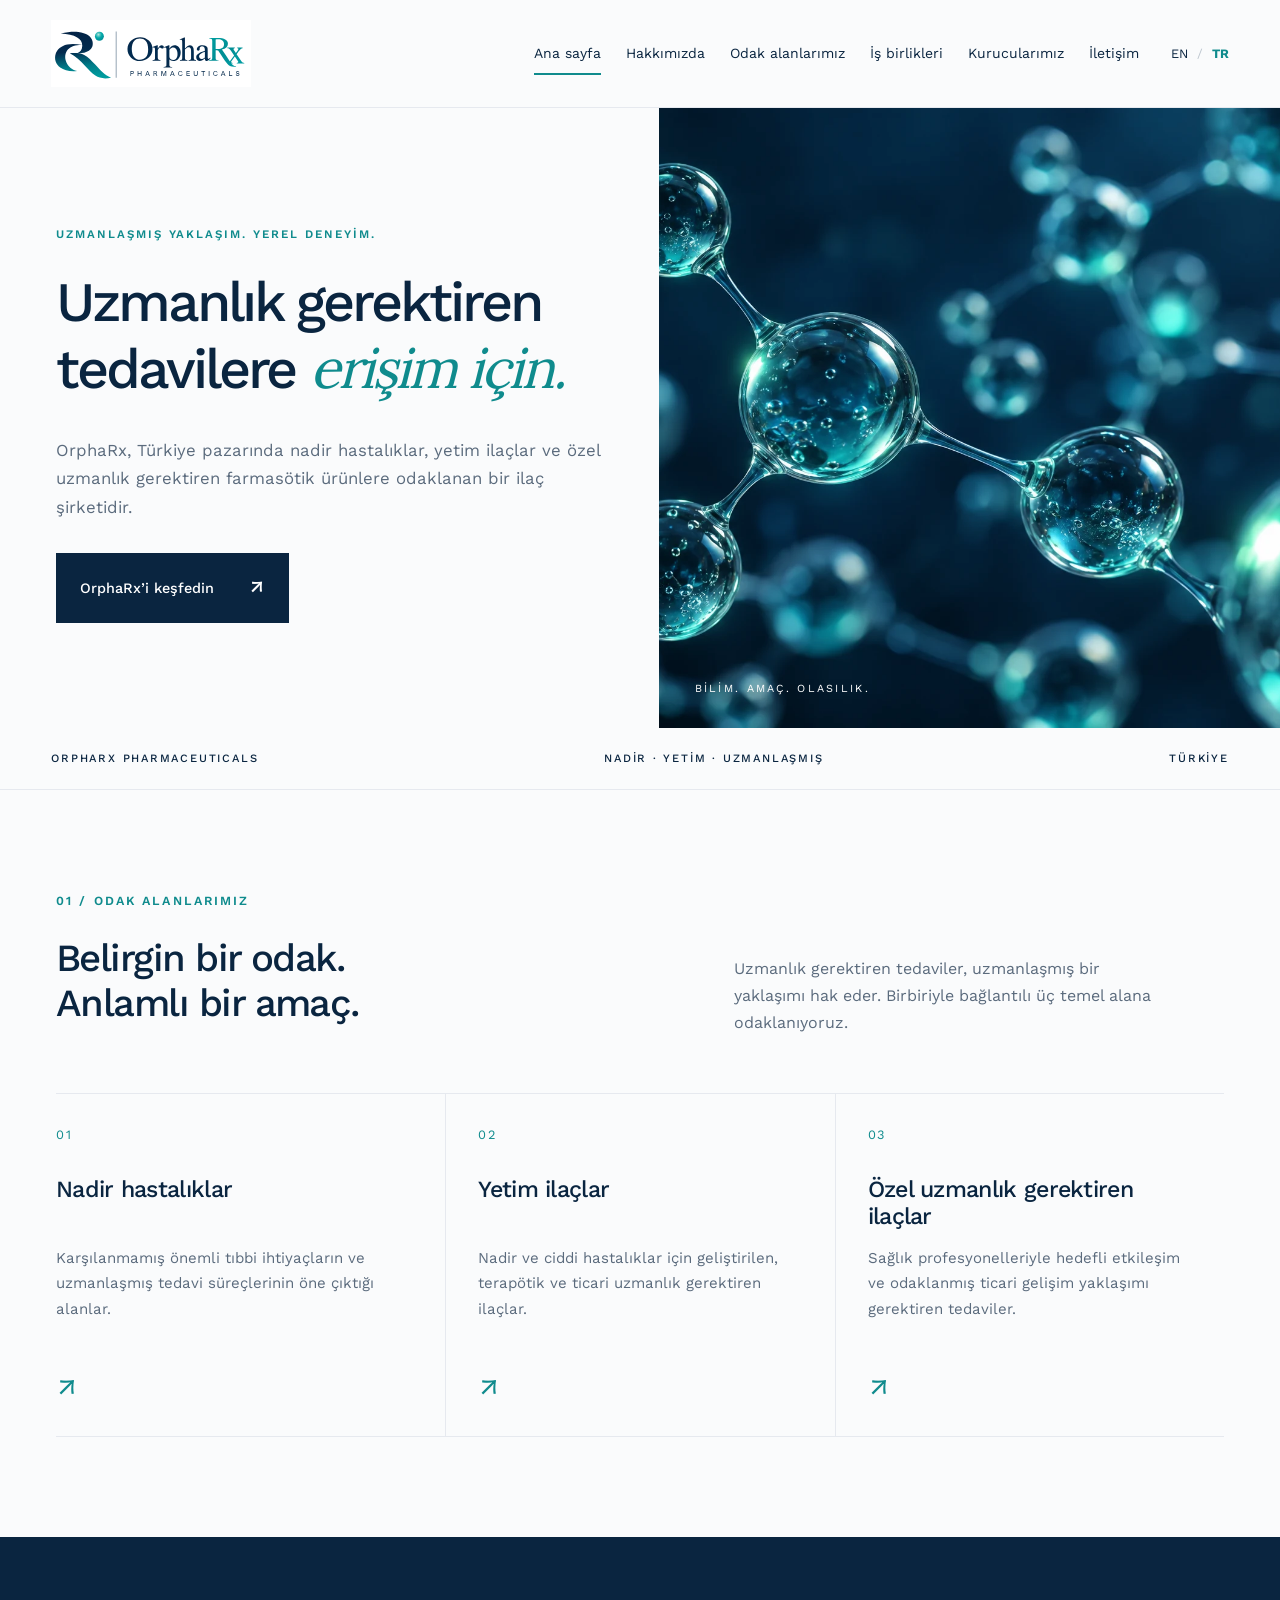
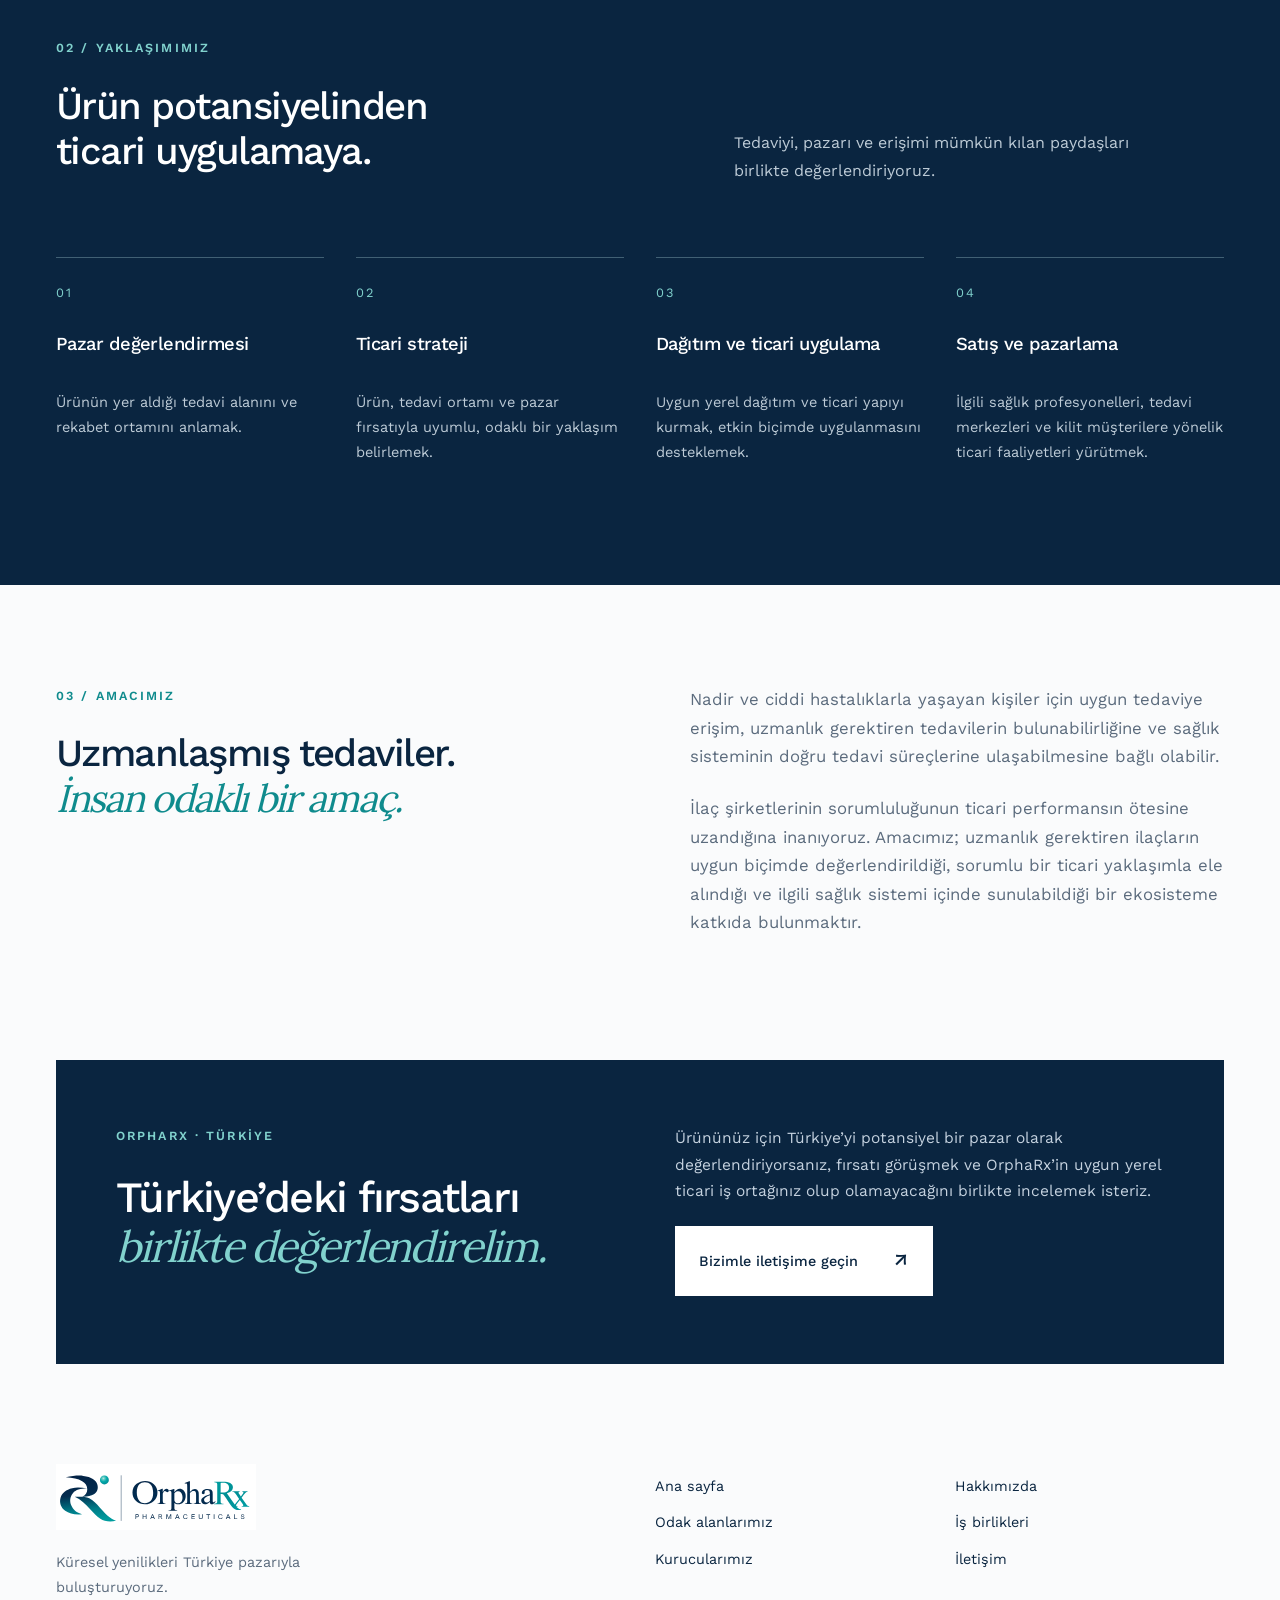
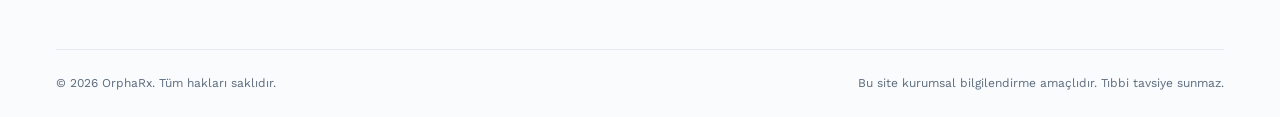
==== tr/index.html @ 16bfa365 "Build bilingual OrphaRx corporate website" ====
<!doctype html><html lang="tr"><head><meta charset="utf-8"><meta name="viewport" content="width=device-width, initial-scale=1"><title>OrphaRx | Uzmanlık gerektiren ilaçlar</title><meta name="description" content="OrphaRx, Türkiye pazarında nadir hastalıklar, yetim ilaçlar ve özel uzmanlık gerektiren farmasötik ürünlere odaklanan bir ilaç şirketidir."><meta name="theme-color" content="#0A2540"><link rel="stylesheet" href="../styles.css?v=phone-flags-3"><link rel="alternate" hreflang="en" href="../index.html"><script src="../assets/libphonenumber-max.js" defer></script><script src="../phone.js?v=phone-flags-3" defer></script><script src="../app.js?v=phone-flags-3" defer></script></head><body><a class="skip" href="#main">İçeriğe geç</a><header class="site-header"><a class="brand" href="index.html" aria-label="OrphaRx — Ana sayfa"><img src="../assets/logo.svg" width="2048" height="682" alt="OrphaRx Pharmaceuticals"></a><button class="menu-toggle" aria-expanded="false" aria-controls="main-nav">Menü <span aria-hidden="true">☰</span></button><nav id="main-nav" aria-label="Ana gezinme"><a href="index.html" aria-current="page">Ana sayfa</a><a href="about.html">Hakkımızda</a><a href="focus.html">Odak alanlarımız</a><a href="partnerships.html">İş birlikleri</a><a href="founders.html">Kurucularımız</a><a href="contact.html">İletişim</a></nav><div class="languages" aria-label="Language"><a href="../index.html" lang="en">EN</a><span>/</span><a href="index.html" lang="tr" aria-current="true">TR</a></div></header><main id="main"><section class="hero"><div class="hero-copy"><span class="eyebrow">UZMANLAŞMIŞ YAKLAŞIM. YEREL DENEYİM.</span><h1>Uzmanlık gerektiren<br>tedavilere <em>erişim için.</em></h1><p>OrphaRx, Türkiye pazarında nadir hastalıklar, yetim ilaçlar ve özel uzmanlık gerektiren farmasötik ürünlere odaklanan bir ilaç şirketidir.</p><a class="button" href="about.html">OrphaRx’i keşfedin<span aria-hidden="true">↗</span></a></div><div class="hero-art"><img src="../assets/science.webp" alt="" fetchpriority="high" width="1536" height="1024"><div class="image-caption">BİLİM. AMAÇ. OLASILIK.</div></div></section>
<div class="discipline-strip"><span>ORPHARX PHARMACEUTICALS</span><span>NADİR · YETİM · UZMANLAŞMIŞ</span><span>TÜRKİYE</span></div>
<section class="wrap section"><div class="section-heading"><span class="eyebrow">01 / Odak alanlarımız</span><h2>Belirgin bir odak.<br>Anlamlı bir amaç.</h2><p>Uzmanlık gerektiren tedaviler, uzmanlaşmış bir yaklaşımı hak eder. Birbiriyle bağlantılı üç temel alana odaklanıyoruz.</p></div><div class="focus-grid"><a class="focus-card" href="focus.html#area-0"><span class="index">01</span><h3>Nadir hastalıklar</h3><p>Karşılanmamış önemli tıbbi ihtiyaçların ve uzmanlaşmış tedavi süreçlerinin öne çıktığı alanlar.</p><span class="card-arrow" aria-hidden="true">↗</span></a><a class="focus-card" href="focus.html#area-1"><span class="index">02</span><h3>Yetim ilaçlar</h3><p>Nadir ve ciddi hastalıklar için geliştirilen, terapötik ve ticari uzmanlık gerektiren ilaçlar.</p><span class="card-arrow" aria-hidden="true">↗</span></a><a class="focus-card" href="focus.html#area-2"><span class="index">03</span><h3>Özel uzmanlık gerektiren ilaçlar</h3><p>Sağlık profesyonelleriyle hedefli etkileşim ve odaklanmış ticari gelişim yaklaşımı gerektiren tedaviler.</p><span class="card-arrow" aria-hidden="true">↗</span></a></div></section>
<section class="approach"><div class="wrap section"><div class="section-heading"><span class="eyebrow">02 / Yaklaşımımız</span><h2>Ürün potansiyelinden<br>ticari uygulamaya.</h2><p>Tedaviyi, pazarı ve erişimi mümkün kılan paydaşları birlikte değerlendiriyoruz.</p></div><div class="steps"><article><span class="index">01</span><h3>Pazar değerlendirmesi</h3><p>Ürünün yer aldığı tedavi alanını ve rekabet ortamını anlamak.</p></article><article><span class="index">02</span><h3>Ticari strateji</h3><p>Ürün, tedavi ortamı ve pazar fırsatıyla uyumlu, odaklı bir yaklaşım belirlemek.</p></article><article><span class="index">03</span><h3>Dağıtım ve ticari uygulama</h3><p>Uygun yerel dağıtım ve ticari yapıyı kurmak, etkin biçimde uygulanmasını desteklemek.</p></article><article><span class="index">04</span><h3>Satış ve pazarlama</h3><p>İlgili sağlık profesyonelleri, tedavi merkezleri ve kilit müşterilere yönelik ticari faaliyetleri yürütmek.</p></article></div></div></section>
<section class="wrap section purpose"><div><span class="eyebrow">03 / Amacımız</span><h2>Uzmanlaşmış tedaviler.<br><em>İnsan odaklı bir amaç.</em></h2></div><div><p>Nadir ve ciddi hastalıklarla yaşayan kişiler için uygun tedaviye erişim, uzmanlık gerektiren tedavilerin bulunabilirliğine ve sağlık sisteminin doğru tedavi süreçlerine ulaşabilmesine bağlı olabilir.</p><p>İlaç şirketlerinin sorumluluğunun ticari performansın ötesine uzandığına inanıyoruz. Amacımız; uzmanlık gerektiren ilaçların uygun biçimde değerlendirildiği, sorumlu bir ticari yaklaşımla ele alındığı ve ilgili sağlık sistemi içinde sunulabildiği bir ekosisteme katkıda bulunmaktır.</p></div></section><section class="cta wrap"><div><span class="eyebrow">ORPHARX · TÜRKİYE</span><h2>Türkiye’deki fırsatları<br><em>birlikte değerlendirelim.</em></h2></div><div><p>Ürününüz için Türkiye’yi potansiyel bir pazar olarak değerlendiriyorsanız, fırsatı görüşmek ve OrphaRx’in uygun yerel ticari iş ortağınız olup olamayacağını birlikte incelemek isteriz.</p><a class="button light" href="contact.html">Bizimle iletişime geçin<span aria-hidden="true">↗</span></a></div></section></main><footer class="site-footer wrap"><div><a class="brand" href="index.html"><img src="../assets/logo.svg" width="2048" height="682" alt="OrphaRx Pharmaceuticals"></a><p>Küresel yenilikleri Türkiye pazarıyla buluşturuyoruz.</p></div><div class="footer-links"><a href="index.html" aria-current="page">Ana sayfa</a><a href="about.html">Hakkımızda</a><a href="focus.html">Odak alanlarımız</a><a href="partnerships.html">İş birlikleri</a><a href="founders.html">Kurucularımız</a><a href="contact.html">İletişim</a></div><div class="footer-bottom"><span>© 2026 OrphaRx. Tüm hakları saklıdır.</span><span>Bu site kurumsal bilgilendirme amaçlıdır. Tıbbi tavsiye sunmaz.</span></div></footer><script type="application/json" id="site-config">{"sent": "Mesajınız gönderilmek üzere kabul edildi. OrphaRx ile iletişime geçtiğiniz için teşekkür ederiz.", "error": "Mesajınız gönderilemedi. Yazdıklarınız korunuyor. Aşağıdaki e-posta seçeneğini kullanabilirsiniz.", "sending": "Gönderiliyor…", "submit": "Mesajı gönder", "draftStatus": "E-posta uygulamanızda taslak açılması istendi. Mesajınız otomatik olarak gönderilmedi.", "formStatus": "Bu ön izlemede otomatik gönderim henüz etkin değil. Aşağıdaki düğmeyle bir e-posta hazırlayabilirsiniz.", "deliveryEnabled": false}</script></body></html>
---- styles.css ----
@font-face{font-family:Work Sans;src:url('assets/fonts/WorkSans.ttf') format('truetype');font-weight:100 900;font-display:swap}@font-face{font-family:Lora;src:url('assets/fonts/Lora.ttf') format('truetype');font-weight:400 700;font-display:swap}
:root{--navy:#0a2540;--teal:#0f8b8d;--slate:#5b6b7d;--paper:#fafbfc;--line:#e6e9ef;--mint:#6bc480}*{box-sizing:border-box}html{scroll-behavior:smooth;scroll-padding-top:110px}body{margin:0;background:var(--paper);color:var(--navy);font-family:'Work Sans',Arial,sans-serif;font-size:16px;line-height:1.7}a{color:inherit;text-decoration:none}button,input,textarea,select{font:inherit}button,a,input,select,textarea{-webkit-tap-highlight-color:transparent}button{cursor:pointer}a:focus-visible,button:focus-visible,summary:focus-visible{outline:3px solid var(--teal);outline-offset:5px}p{color:var(--slate);margin:0 0 1.4em}h1,h2,h3{line-height:1.17;font-weight:500;margin:0 0 .6em}h1{font-size:clamp(2.75rem,4.6vw,4.8rem);letter-spacing:-.055em}h2{font-size:clamp(2rem,3vw,3.2rem);letter-spacing:-.04em}h3{font-size:1.45rem;letter-spacing:-.03em}em{font-family:Lora,Georgia,serif;font-weight:400;color:var(--teal);letter-spacing:-.05em}img{max-width:100%;height:auto;display:block}.wrap{width:min(1280px,calc(100% - 112px));margin-inline:auto}.section{padding-block:100px}.eyebrow{text-transform:uppercase;display:block;font-size:.78rem;letter-spacing:.17em;font-weight:600;margin-bottom:25px;color:var(--teal)}.site-header{height:108px;padding:0 4%;display:flex;align-items:center;gap:32px;background:rgba(250,251,252,.97);position:relative;z-index:20;border-bottom:1px solid var(--line)}.brand{display:block;width:200px;flex-shrink:0}.site-header nav{margin-left:auto;display:flex;gap:25px;align-items:center}.site-header nav a{font-size:.875rem;white-space:nowrap;padding:12px 0;position:relative}.site-header nav a[aria-current=page]:after{content:'';height:2px;position:absolute;bottom:2px;left:0;right:0;background:var(--teal)}.site-header nav a:hover,.footer-links a:hover{color:var(--teal)}.languages{display:flex;gap:9px;font-size:.8rem;align-items:center}.languages span{color:#bcc5ce}.languages a{padding:8px 0}.languages a[aria-current=true]{color:var(--teal);font-weight:700}.menu-toggle{display:none}.hero{display:grid;grid-template-columns:1.06fr 1fr;min-height:620px}.hero-copy{padding:90px 35px 78px max(56px,calc((100vw - 1280px)/2));align-self:center}.hero-copy .eyebrow{font-size:.72rem}.hero-copy h1{font-size:clamp(2.9rem,4.35vw,4.6rem)}.hero-copy p{max-width:550px;font-size:1.05rem;margin-top:28px;margin-bottom:32px}.hero-art{background:var(--navy);position:relative;overflow:hidden;min-height:560px}.hero-art img{height:100%;width:100%;object-fit:cover;position:absolute;inset:0}.image-caption{position:absolute;bottom:30px;left:36px;color:#fff;font-size:.68rem;letter-spacing:.21em}.button{display:inline-flex;align-items:center;justify-content:space-between;gap:35px;background:var(--navy);color:#fff;border:1px solid var(--navy);padding:16px 23px;font-weight:500;font-size:.9rem;transition:background .2s,transform .2s}.button:hover{background:var(--teal);border-color:var(--teal);transform:translateY(-2px)}.button span{font-size:1.3rem}.button.light{background:#fff;color:var(--navy);border-color:#fff}.button.light:hover{background:#d9f1ed}.discipline-strip{display:flex;justify-content:space-between;gap:20px;padding:21px 4%;border-bottom:1px solid var(--line);font-size:.7rem;font-weight:500;letter-spacing:.16em}.section-heading{display:grid;grid-template-columns:1.2fr 1fr;column-gap:90px;margin-bottom:44px}.section-heading .eyebrow{grid-column:1/-1}.section-heading p{align-self:end;max-width:430px;margin-bottom:.8em}.focus-grid{display:grid;grid-template-columns:repeat(3,1fr);border-top:1px solid var(--line);border-bottom:1px solid var(--line)}.focus-card{padding:30px 32px 25px 0;position:relative;transition:background .2s}.focus-card+.focus-card{padding-left:32px;border-left:1px solid var(--line)}.focus-card:hover{background:#f0f6f7}.index{font-size:.8rem;letter-spacing:.12em;color:var(--teal);display:block;margin-bottom:30px}.focus-card h3{min-height:56px}.focus-card p{font-size:.94rem;margin-bottom:40px}.card-arrow{display:block;font-size:1.8rem;color:var(--teal)}.approach{background:var(--navy);color:#fff}.approach .eyebrow,.approach .index{color:#81d2cd}.approach p{color:#bdcbd6}.steps{display:grid;grid-template-columns:repeat(4,1fr);gap:32px;margin-top:60px}.steps article{border-top:1px solid #416074;padding-top:24px}.steps h3{font-size:1.15rem;min-height:46px}.steps p{font-size:.91rem}.purpose,.split{display:grid;grid-template-columns:1fr 1fr;gap:100px}.purpose p{font-size:1.05rem}.cta{background:var(--navy);color:white;padding:65px 60px;display:grid;grid-template-columns:1fr 1fr;gap:70px;margin-bottom:60px}.cta .eyebrow{color:#81d2cd}.cta em{color:#81d2cd}.cta p{color:#c5d2df;font-size:.97rem}.cta h2{font-size:2.7rem}.site-footer{padding-top:40px;display:grid;grid-template-columns:1fr 1fr;gap:30px}.site-footer p{max-width:300px;font-size:.9rem;margin-top:20px}.footer-links{display:grid;grid-template-columns:1fr 1fr;align-content:start;gap:12px 30px;font-size:.9rem;padding-top:10px}.footer-bottom{grid-column:1/-1;display:flex;justify-content:space-between;gap:25px;border-top:1px solid var(--line);padding:23px 0;font-size:.75rem;color:var(--slate)}.page-head{padding-block:90px 70px;border-bottom:1px solid var(--line)}.page-head h1{max-width:1000px}.lead{max-width:760px;font-size:1.12rem;margin:28px 0 0}.soft{background:#edf2f5}.expertise{display:grid;grid-template-columns:1fr 1fr;column-gap:70px;margin-top:45px}.expertise>div{padding:19px 0;border-bottom:1px solid #ced9df}.expertise span{color:var(--teal);font-size:.8rem;margin-right:25px}.focus-detail{display:grid;grid-template-columns:150px 1fr;border-bottom:1px solid var(--line);padding:45px 0;scroll-margin-top:50px}.focus-detail:first-child{padding-top:0}.focus-detail p{max-width:820px;font-size:1.05rem}.focus-detail .index{font-family:Lora,Georgia,serif;font-size:2.5rem}.rows{padding-bottom:90px}.detail-row{display:grid;grid-template-columns:70px 1fr 1.25fr;gap:25px;border-top:1px solid var(--line);padding:25px 0 10px}.detail-row h3{font-size:1.3rem}.op-grid{display:grid;grid-template-columns:1fr 1fr;gap:50px 80px;margin-top:55px}.op-grid article{border-top:1px solid #c9d5dc;padding-top:25px}.look-list{padding-left:20px;margin-top:0}.look-list li{padding-bottom:14px}.founder{display:grid;grid-template-columns:1fr 1.4fr;gap:90px;border-top:1px solid var(--line);padding:50px 0}.founder h2{font-size:2.3rem}.founder .index{margin-bottom:20px}.bio-lead{font-size:1.15rem;color:var(--navy)}details summary{cursor:pointer;display:flex;justify-content:space-between;align-items:center;list-style:none;color:var(--teal);font-size:.9rem;padding:12px 0;border-bottom:1px solid var(--line);margin-bottom:22px}summary::-webkit-details-marker{display:none}summary span{font-size:1.6rem}details[open] summary span{transform:rotate(45deg)}.contact-layout{display:grid;grid-template-columns:.85fr 1.15fr;gap:90px}.contact-copy h1{font-size:clamp(2.8rem,4.5vw,4.5rem)}.contact-copy p{font-size:.98rem}.email-link{color:var(--teal);font-size:1.05rem;display:inline-block;margin-top:20px;overflow-wrap:anywhere}.form-grid{display:grid;grid-template-columns:1fr 1fr;gap:23px}.field label{font-size:.88rem;display:block;margin-bottom:8px}.field label span{color:var(--slate);font-size:.75rem}.field input,.field textarea,.field select{width:100%;min-width:0;background:#fff;border:1px solid #c5cfd8;border-radius:0;padding:11px 12px;color:var(--navy);outline-offset:3px}.field input:focus,.field textarea:focus,.field select:focus{outline:2px solid var(--teal);border-color:var(--teal)}.field textarea{resize:vertical}.field.full{grid-column:1/-1}.form-note{font-size:.8rem;margin:18px 0}.trap{position:absolute;left:-9999px}.text-button{background:transparent;border:0;border-bottom:1px solid var(--teal);padding:4px 0;color:var(--teal);font-size:.86rem;text-align:left}#form-status{font-size:.84rem;margin:20px 0 8px}.skip{position:fixed;top:-100px;left:20px;padding:12px;background:#fff;z-index:100}.skip:focus{top:10px}
@media(min-width:1600px){.hero{max-width:1600px;margin:auto}.hero-copy{padding-left:100px}}@media(max-width:1150px){.site-header{gap:20px}.brand{width:175px}.site-header nav{gap:16px}.site-header nav a{font-size:.8rem}.wrap{width:calc(100% - 72px)}.hero-copy{padding-left:36px}.section{padding-block:75px}.contact-layout{gap:45px}.cta{gap:40px;padding:50px 40px}.cta h2{font-size:2.3rem}.purpose,.split{gap:55px}}@media(max-width:950px){.site-header{height:88px;flex-wrap:wrap;gap:20px}.menu-toggle{display:block;margin-left:auto;background:none;border:0;color:var(--navy);font-size:.9rem}.menu-toggle span{margin-left:8px}.site-header nav{display:none;position:absolute;left:0;right:0;top:88px;background:var(--paper);padding:20px 6%;box-shadow:0 10px 20px #0a254012}.site-header nav.open{display:flex;flex-direction:column;align-items:stretch;gap:3px}.site-header nav a{font-size:1rem}.hero{min-height:0;grid-template-columns:1.1fr 1fr}.hero-copy{padding-block:65px}.hero-copy h1{font-size:3rem}.hero-art{min-height:500px}.section-heading{gap:35px}.steps{grid-template-columns:1fr 1fr}.contact-layout{grid-template-columns:1fr}.contact-copy{max-width:700px}.contact-copy h1{font-size:3.8rem}.founder{gap:40px}}@media(max-width:650px){body{font-size:16px}.wrap{width:calc(100% - 40px)}.site-header{padding-inline:20px;gap:18px}.brand{width:155px}.languages{gap:6px}.menu-toggle{font-size:0}.menu-toggle span{font-size:1.35rem}.hero{display:flex;flex-direction:column}.hero-copy{padding:48px 20px 45px}.hero-copy h1{font-size:clamp(2.7rem,10.5vw,3.4rem)}.hero-copy p{font-size:1rem}.hero-copy .eyebrow{font-size:.64rem;letter-spacing:.1em}.hero-art{min-height:300px;height:300px}.hero-art img{object-position:center 45%}.image-caption{left:22px;bottom:20px}.discipline-strip{padding:18px 20px;font-size:.6rem;letter-spacing:.09em}.discipline-strip span:first-child{display:none}.section{padding-block:60px}.section-heading,.purpose,.split,.cta,.founder{grid-template-columns:1fr;gap:22px}.section-heading .eyebrow{margin-bottom:0}.section-heading h2{margin-bottom:0}.section-heading p{margin:0}.focus-grid{grid-template-columns:1fr}.focus-card,.focus-card+.focus-card{padding:25px 0;border-left:0;border-bottom:1px solid var(--line)}.focus-card:last-child{border-bottom:0}.focus-card .index{margin-bottom:14px}.focus-card h3{min-height:0}.focus-card p{margin:0 35px 15px 0}.card-arrow{position:absolute;right:0;bottom:18px}.steps{grid-template-columns:1fr;gap:15px;margin-top:35px}.steps .index{margin-bottom:15px}.steps h3{min-height:0}.cta{padding:36px 25px;margin-bottom:30px}.cta h2{font-size:2.1rem}.cta p{font-size:.95rem}.site-footer{grid-template-columns:1fr;padding-top:25px}.footer-links{gap:12px}.footer-bottom{flex-direction:column;gap:10px}.page-head{padding-block:55px 40px}.page-head h1{font-size:2.65rem}.lead{font-size:1.03rem}.expertise{grid-template-columns:1fr;margin-top:30px}.focus-detail{grid-template-columns:1fr;gap:5px;padding-block:32px}.focus-detail .index{font-size:1.8rem;margin-bottom:10px}.detail-row{grid-template-columns:35px 1fr;gap:8px}.detail-row p{grid-column:2}.detail-row .index{margin-bottom:0}.detail-row h3{font-size:1.15rem}.op-grid{grid-template-columns:1fr;gap:25px}.rows{padding-bottom:45px}.founder{padding-block:35px}.founder h2{font-size:2rem}.founder-name .eyebrow{margin-bottom:0}.contact-copy h1{font-size:3rem}.form-grid{grid-template-columns:1fr;gap:18px}.form-note{font-size:.85rem}.button{min-height:52px}}@media(prefers-reduced-motion:reduce){html{scroll-behavior:auto}*{transition:none!important}}

.phone-country-label{margin-top:4px}.field #phone-country{margin-bottom:10px}.field #phone-hint,.field #phone-error{display:block;font-size:.8rem;line-height:1.5;margin-top:7px}.field #phone-hint{color:var(--slate)}.field #phone-error{color:#a32121}.field input[aria-invalid="true"]{border-color:#a32121}

.phone-control{position:relative;display:flex;align-items:stretch;background:#fff;border:1px solid #c5cfd8}.field .phone-control input{flex:1;width:0;border:0;background:transparent}.phone-control:focus-within{outline:2px solid var(--teal);outline-offset:3px}.field .phone-control input:focus{outline:0}.country-picker{position:static;flex:none;border-right:1px solid var(--line)}.country-picker summary{margin:0;padding:11px 10px;gap:7px;height:100%;border:0;color:var(--navy);font-size:.9rem}.country-picker summary span{font-size:.9rem}.country-picker[open] summary span{transform:none}.country-picker img{width:24px;height:18px;object-fit:cover;flex-shrink:0}.country-options{position:absolute;z-index:30;top:calc(100% + 5px);left:0;right:0;max-height:260px;overflow-y:auto;background:#fff;border:1px solid #c5cfd8;box-shadow:0 10px 25px #0a254022}.country-options button{display:flex;align-items:center;gap:10px;width:100%;text-align:left;border:0;background:#fff;padding:12px;color:var(--navy);font-size:.875rem}.country-options button:hover,.country-options button:focus-visible,.country-options button[aria-pressed=true]{background:#edf5f5}.country-options button:focus-visible{outline:2px solid var(--teal);outline-offset:-2px}.phone-control select[hidden]{display:none}

/* Unified phone field: country flag selector followed by the number. */
.field .phone-control{display:flex;width:100%;min-height:52px;border-radius:4px;isolation:isolate}.field .country-picker{width:116px;min-width:116px;background:#f0f5f7;border-radius:4px 0 0 4px}.field .country-picker summary{display:flex;justify-content:space-between;padding:12px 10px;min-height:50px;cursor:pointer}.field .country-picker summary img{display:block;width:26px;height:20px}.field .phone-control #phone{display:block;flex:1;min-width:0;padding:12px 14px;font-size:1rem;border-radius:0 4px 4px 0}.field .country-options{min-width:100%;max-height:240px}.field .country-options button{min-height:44px}.field .country-picker[open]{z-index:40}
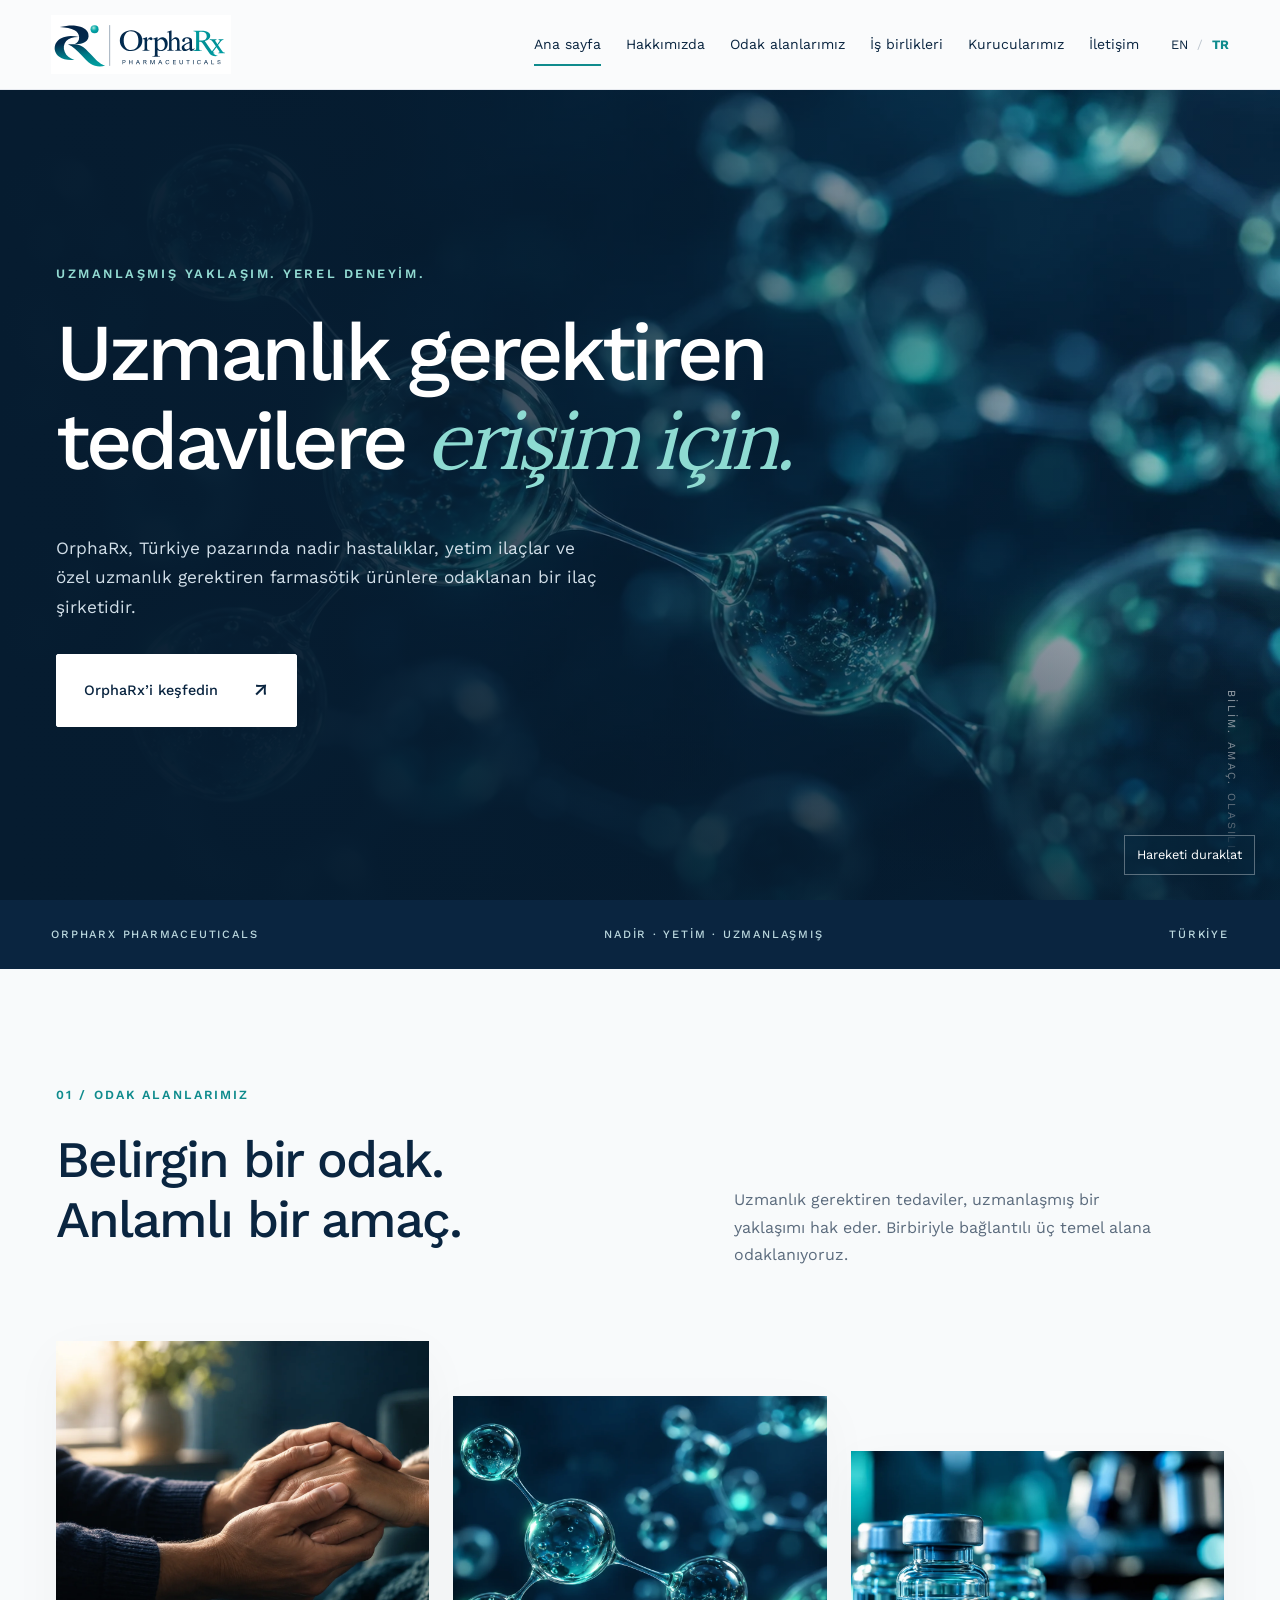
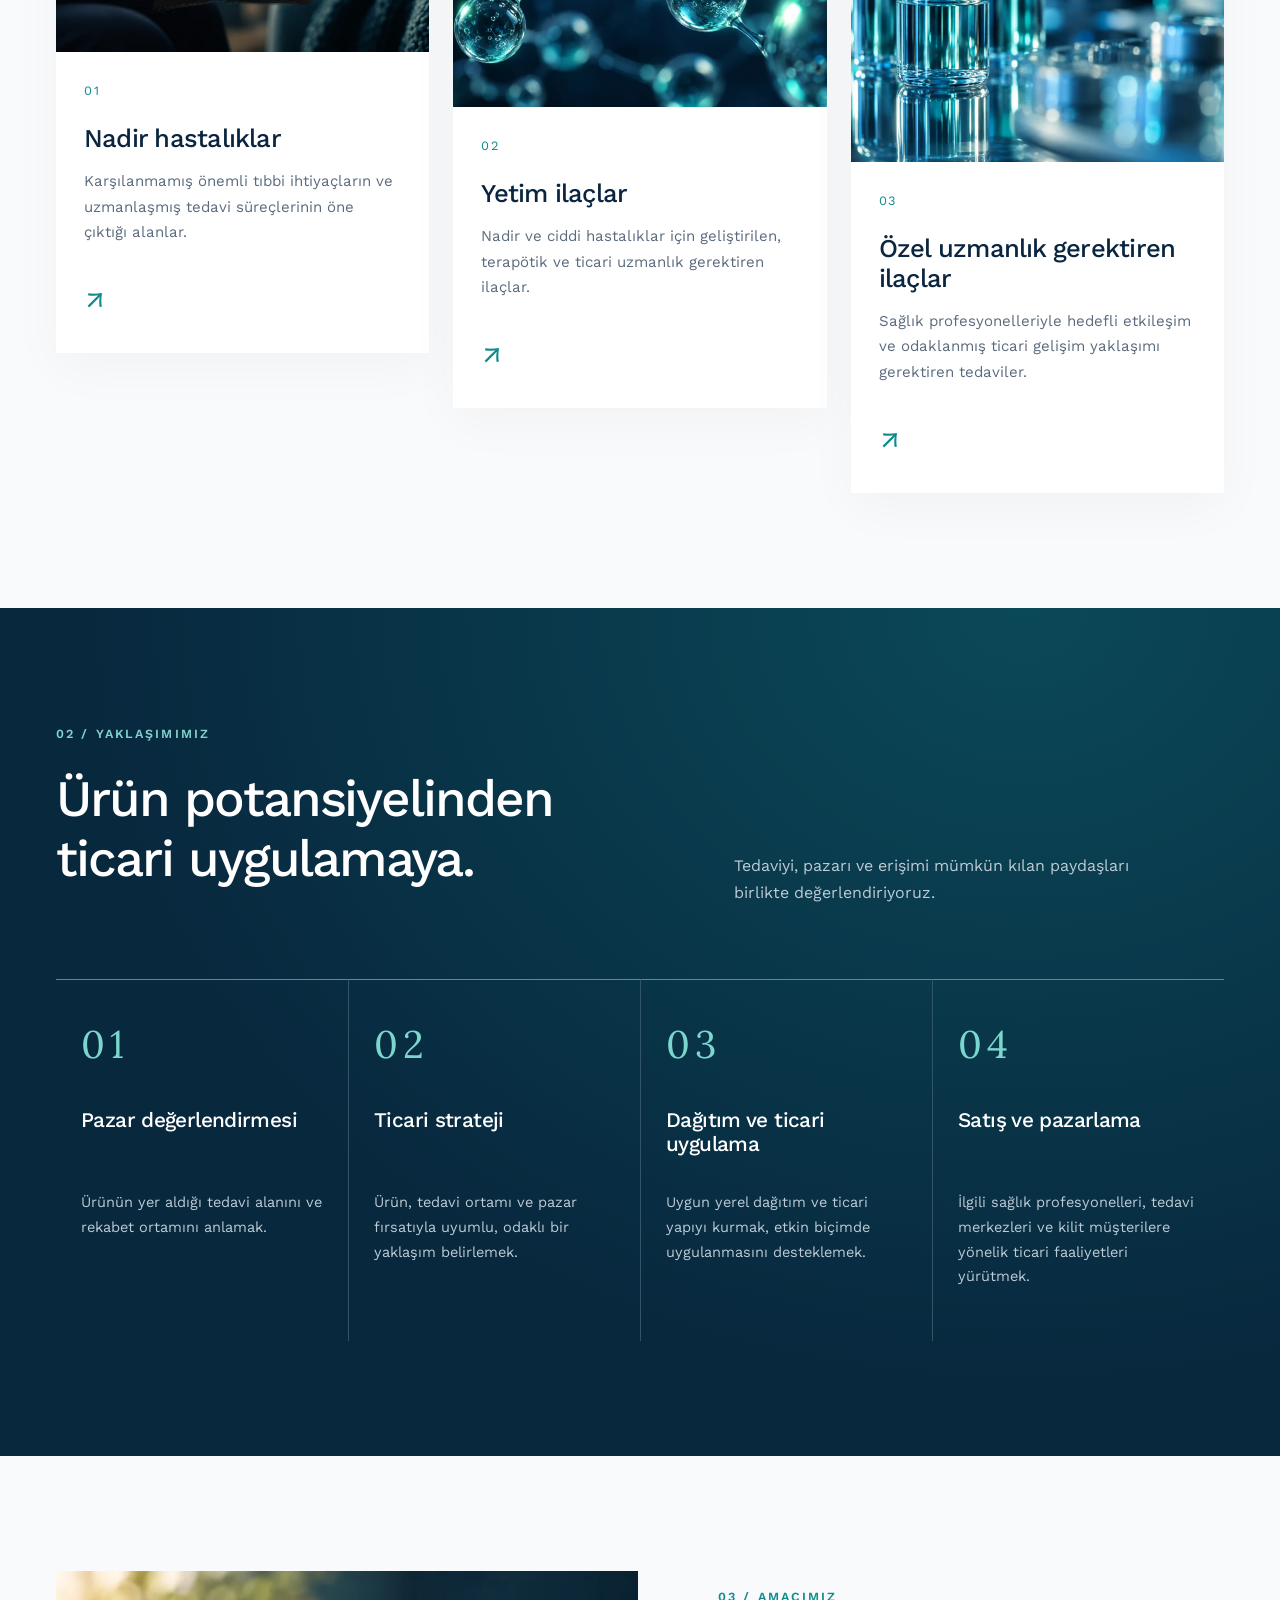
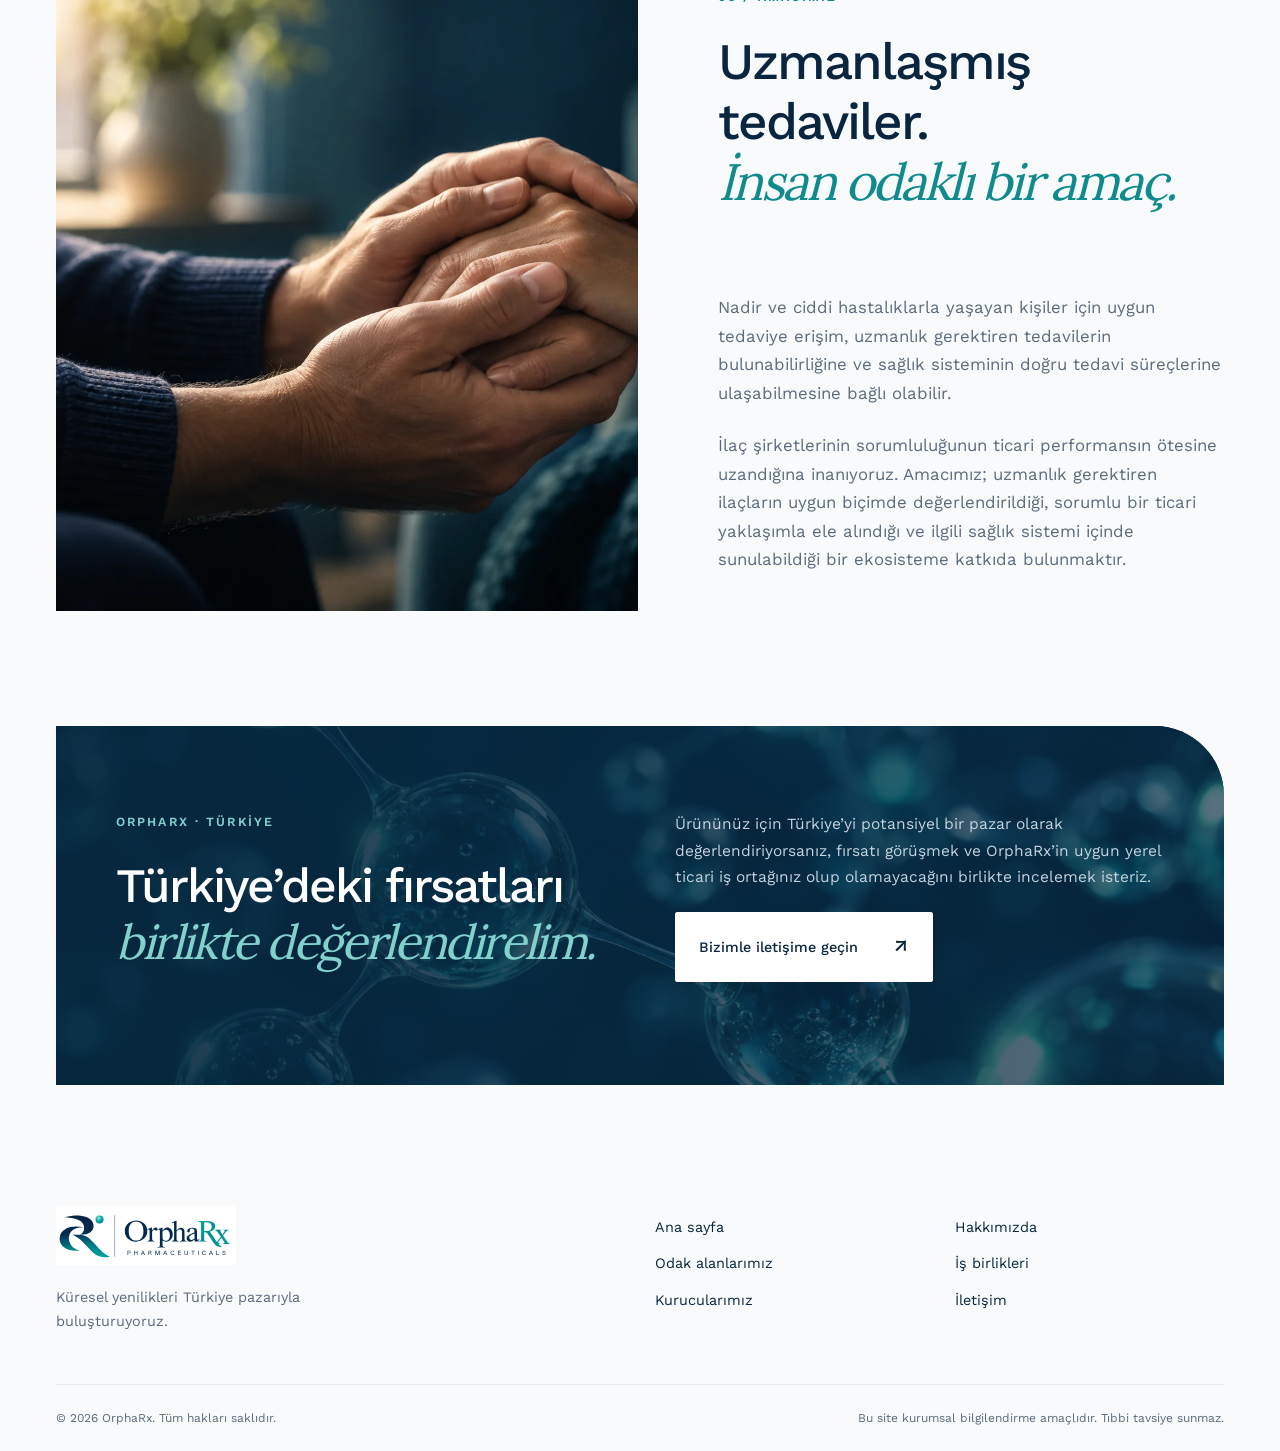
==== commit 79215778: "Redesign site with cinematic imagery and accessible motion" ====
--- a/tr/index.html
+++ b/tr/index.html
@@ -1,5 +1,5 @@
-<!doctype html><html lang="tr"><head><meta charset="utf-8"><meta name="viewport" content="width=device-width, initial-scale=1"><title>OrphaRx | Uzmanlık gerektiren ilaçlar</title><meta name="description" content="OrphaRx, Türkiye pazarında nadir hastalıklar, yetim ilaçlar ve özel uzmanlık gerektiren farmasötik ürünlere odaklanan bir ilaç şirketidir."><meta name="theme-color" content="#0A2540"><link rel="stylesheet" href="../styles.css?v=phone-flags-3"><link rel="alternate" hreflang="en" href="../index.html"><script src="../assets/libphonenumber-max.js" defer></script><script src="../phone.js?v=phone-flags-3" defer></script><script src="../app.js?v=phone-flags-3" defer></script></head><body><a class="skip" href="#main">İçeriğe geç</a><header class="site-header"><a class="brand" href="index.html" aria-label="OrphaRx — Ana sayfa"><img src="../assets/logo.svg" width="2048" height="682" alt="OrphaRx Pharmaceuticals"></a><button class="menu-toggle" aria-expanded="false" aria-controls="main-nav">Menü <span aria-hidden="true">☰</span></button><nav id="main-nav" aria-label="Ana gezinme"><a href="index.html" aria-current="page">Ana sayfa</a><a href="about.html">Hakkımızda</a><a href="focus.html">Odak alanlarımız</a><a href="partnerships.html">İş birlikleri</a><a href="founders.html">Kurucularımız</a><a href="contact.html">İletişim</a></nav><div class="languages" aria-label="Language"><a href="../index.html" lang="en">EN</a><span>/</span><a href="index.html" lang="tr" aria-current="true">TR</a></div></header><main id="main"><section class="hero"><div class="hero-copy"><span class="eyebrow">UZMANLAŞMIŞ YAKLAŞIM. YEREL DENEYİM.</span><h1>Uzmanlık gerektiren<br>tedavilere <em>erişim için.</em></h1><p>OrphaRx, Türkiye pazarında nadir hastalıklar, yetim ilaçlar ve özel uzmanlık gerektiren farmasötik ürünlere odaklanan bir ilaç şirketidir.</p><a class="button" href="about.html">OrphaRx’i keşfedin<span aria-hidden="true">↗</span></a></div><div class="hero-art"><img src="../assets/science.webp" alt="" fetchpriority="high" width="1536" height="1024"><div class="image-caption">BİLİM. AMAÇ. OLASILIK.</div></div></section>
+<!doctype html><html lang="tr"><head><meta charset="utf-8"><meta name="viewport" content="width=device-width, initial-scale=1"><title>OrphaRx | Uzmanlık gerektiren ilaçlar</title><meta name="description" content="OrphaRx, Türkiye pazarında nadir hastalıklar, yetim ilaçlar ve özel uzmanlık gerektiren farmasötik ürünlere odaklanan bir ilaç şirketidir."><meta name="theme-color" content="#0A2540"><link rel="stylesheet" href="../styles.css?v=visual-4"><link rel="stylesheet" href="../visual.css?v=visual-4"><link rel="alternate" hreflang="en" href="../index.html"><script src="../assets/libphonenumber-max.js" defer></script><script src="../phone.js?v=visual-4" defer></script><script src="../app.js?v=visual-4" defer></script><script src="../motion.js?v=visual-4" defer></script></head><body class="page-index"><a class="skip" href="#main">İçeriğe geç</a><header class="site-header"><a class="brand" href="index.html" aria-label="OrphaRx — Ana sayfa"><img src="../assets/logo.svg" width="2048" height="682" alt="OrphaRx Pharmaceuticals"></a><button class="menu-toggle" aria-expanded="false" aria-controls="main-nav">Menü <span aria-hidden="true">☰</span></button><nav id="main-nav" aria-label="Ana gezinme"><a href="index.html" aria-current="page">Ana sayfa</a><a href="about.html">Hakkımızda</a><a href="focus.html">Odak alanlarımız</a><a href="partnerships.html">İş birlikleri</a><a href="founders.html">Kurucularımız</a><a href="contact.html">İletişim</a></nav><div class="languages" aria-label="Language"><a href="../index.html" lang="en">EN</a><span>/</span><a href="index.html" lang="tr" aria-current="true">TR</a></div></header><main id="main"><section class="hero"><div class="hero-shade"></div><div class="hero-copy"><span class="eyebrow">UZMANLAŞMIŞ YAKLAŞIM. YEREL DENEYİM.</span><h1>Uzmanlık gerektiren<br>tedavilere <em>erişim için.</em></h1><p>OrphaRx, Türkiye pazarında nadir hastalıklar, yetim ilaçlar ve özel uzmanlık gerektiren farmasötik ürünlere odaklanan bir ilaç şirketidir.</p><a class="button" href="about.html">OrphaRx’i keşfedin<span aria-hidden="true">↗</span></a></div><div class="hero-art"><img src="../assets/science.webp" alt="" fetchpriority="high" width="1536" height="1024"><div class="image-caption">BİLİM. AMAÇ. OLASILIK.</div></div></section>
 <div class="discipline-strip"><span>ORPHARX PHARMACEUTICALS</span><span>NADİR · YETİM · UZMANLAŞMIŞ</span><span>TÜRKİYE</span></div>
-<section class="wrap section"><div class="section-heading"><span class="eyebrow">01 / Odak alanlarımız</span><h2>Belirgin bir odak.<br>Anlamlı bir amaç.</h2><p>Uzmanlık gerektiren tedaviler, uzmanlaşmış bir yaklaşımı hak eder. Birbiriyle bağlantılı üç temel alana odaklanıyoruz.</p></div><div class="focus-grid"><a class="focus-card" href="focus.html#area-0"><span class="index">01</span><h3>Nadir hastalıklar</h3><p>Karşılanmamış önemli tıbbi ihtiyaçların ve uzmanlaşmış tedavi süreçlerinin öne çıktığı alanlar.</p><span class="card-arrow" aria-hidden="true">↗</span></a><a class="focus-card" href="focus.html#area-1"><span class="index">02</span><h3>Yetim ilaçlar</h3><p>Nadir ve ciddi hastalıklar için geliştirilen, terapötik ve ticari uzmanlık gerektiren ilaçlar.</p><span class="card-arrow" aria-hidden="true">↗</span></a><a class="focus-card" href="focus.html#area-2"><span class="index">03</span><h3>Özel uzmanlık gerektiren ilaçlar</h3><p>Sağlık profesyonelleriyle hedefli etkileşim ve odaklanmış ticari gelişim yaklaşımı gerektiren tedaviler.</p><span class="card-arrow" aria-hidden="true">↗</span></a></div></section>
+<section class="wrap section"><div class="section-heading"><span class="eyebrow">01 / Odak alanlarımız</span><h2>Belirgin bir odak.<br>Anlamlı bir amaç.</h2><p>Uzmanlık gerektiren tedaviler, uzmanlaşmış bir yaklaşımı hak eder. Birbiriyle bağlantılı üç temel alana odaklanıyoruz.</p></div><div class="focus-grid"><a class="focus-card" href="focus.html#area-0"><img class="focus-photo" src="../assets/human.webp" alt="" loading="lazy" width="900" height="600"><div class="focus-card-copy"><span class="index">01</span><h3>Nadir hastalıklar</h3><p>Karşılanmamış önemli tıbbi ihtiyaçların ve uzmanlaşmış tedavi süreçlerinin öne çıktığı alanlar.</p><span class="card-arrow" aria-hidden="true">↗</span></div></a><a class="focus-card" href="focus.html#area-1"><img class="focus-photo" src="../assets/science.webp" alt="" loading="lazy" width="900" height="600"><div class="focus-card-copy"><span class="index">02</span><h3>Yetim ilaçlar</h3><p>Nadir ve ciddi hastalıklar için geliştirilen, terapötik ve ticari uzmanlık gerektiren ilaçlar.</p><span class="card-arrow" aria-hidden="true">↗</span></div></a><a class="focus-card" href="focus.html#area-2"><img class="focus-photo" src="../assets/research.webp" alt="" loading="lazy" width="900" height="600"><div class="focus-card-copy"><span class="index">03</span><h3>Özel uzmanlık gerektiren ilaçlar</h3><p>Sağlık profesyonelleriyle hedefli etkileşim ve odaklanmış ticari gelişim yaklaşımı gerektiren tedaviler.</p><span class="card-arrow" aria-hidden="true">↗</span></div></a></div></section>
 <section class="approach"><div class="wrap section"><div class="section-heading"><span class="eyebrow">02 / Yaklaşımımız</span><h2>Ürün potansiyelinden<br>ticari uygulamaya.</h2><p>Tedaviyi, pazarı ve erişimi mümkün kılan paydaşları birlikte değerlendiriyoruz.</p></div><div class="steps"><article><span class="index">01</span><h3>Pazar değerlendirmesi</h3><p>Ürünün yer aldığı tedavi alanını ve rekabet ortamını anlamak.</p></article><article><span class="index">02</span><h3>Ticari strateji</h3><p>Ürün, tedavi ortamı ve pazar fırsatıyla uyumlu, odaklı bir yaklaşım belirlemek.</p></article><article><span class="index">03</span><h3>Dağıtım ve ticari uygulama</h3><p>Uygun yerel dağıtım ve ticari yapıyı kurmak, etkin biçimde uygulanmasını desteklemek.</p></article><article><span class="index">04</span><h3>Satış ve pazarlama</h3><p>İlgili sağlık profesyonelleri, tedavi merkezleri ve kilit müşterilere yönelik ticari faaliyetleri yürütmek.</p></article></div></div></section>
-<section class="wrap section purpose"><div><span class="eyebrow">03 / Amacımız</span><h2>Uzmanlaşmış tedaviler.<br><em>İnsan odaklı bir amaç.</em></h2></div><div><p>Nadir ve ciddi hastalıklarla yaşayan kişiler için uygun tedaviye erişim, uzmanlık gerektiren tedavilerin bulunabilirliğine ve sağlık sisteminin doğru tedavi süreçlerine ulaşabilmesine bağlı olabilir.</p><p>İlaç şirketlerinin sorumluluğunun ticari performansın ötesine uzandığına inanıyoruz. Amacımız; uzmanlık gerektiren ilaçların uygun biçimde değerlendirildiği, sorumlu bir ticari yaklaşımla ele alındığı ve ilgili sağlık sistemi içinde sunulabildiği bir ekosisteme katkıda bulunmaktır.</p></div></section><section class="cta wrap"><div><span class="eyebrow">ORPHARX · TÜRKİYE</span><h2>Türkiye’deki fırsatları<br><em>birlikte değerlendirelim.</em></h2></div><div><p>Ürününüz için Türkiye’yi potansiyel bir pazar olarak değerlendiriyorsanız, fırsatı görüşmek ve OrphaRx’in uygun yerel ticari iş ortağınız olup olamayacağını birlikte incelemek isteriz.</p><a class="button light" href="contact.html">Bizimle iletişime geçin<span aria-hidden="true">↗</span></a></div></section></main><footer class="site-footer wrap"><div><a class="brand" href="index.html"><img src="../assets/logo.svg" width="2048" height="682" alt="OrphaRx Pharmaceuticals"></a><p>Küresel yenilikleri Türkiye pazarıyla buluşturuyoruz.</p></div><div class="footer-links"><a href="index.html" aria-current="page">Ana sayfa</a><a href="about.html">Hakkımızda</a><a href="focus.html">Odak alanlarımız</a><a href="partnerships.html">İş birlikleri</a><a href="founders.html">Kurucularımız</a><a href="contact.html">İletişim</a></div><div class="footer-bottom"><span>© 2026 OrphaRx. Tüm hakları saklıdır.</span><span>Bu site kurumsal bilgilendirme amaçlıdır. Tıbbi tavsiye sunmaz.</span></div></footer><script type="application/json" id="site-config">{"sent": "Mesajınız gönderilmek üzere kabul edildi. OrphaRx ile iletişime geçtiğiniz için teşekkür ederiz.", "error": "Mesajınız gönderilemedi. Yazdıklarınız korunuyor. Aşağıdaki e-posta seçeneğini kullanabilirsiniz.", "sending": "Gönderiliyor…", "submit": "Mesajı gönder", "draftStatus": "E-posta uygulamanızda taslak açılması istendi. Mesajınız otomatik olarak gönderilmedi.", "formStatus": "Bu ön izlemede otomatik gönderim henüz etkin değil. Aşağıdaki düğmeyle bir e-posta hazırlayabilirsiniz.", "deliveryEnabled": false}</script></body></html>+<section class="wrap section purpose"><figure class="purpose-photo"><img src="../assets/human.webp" alt="" loading="lazy" width="1536" height="1024"></figure><div><span class="eyebrow">03 / Amacımız</span><h2>Uzmanlaşmış tedaviler.<br><em>İnsan odaklı bir amaç.</em></h2></div><div><p>Nadir ve ciddi hastalıklarla yaşayan kişiler için uygun tedaviye erişim, uzmanlık gerektiren tedavilerin bulunabilirliğine ve sağlık sisteminin doğru tedavi süreçlerine ulaşabilmesine bağlı olabilir.</p><p>İlaç şirketlerinin sorumluluğunun ticari performansın ötesine uzandığına inanıyoruz. Amacımız; uzmanlık gerektiren ilaçların uygun biçimde değerlendirildiği, sorumlu bir ticari yaklaşımla ele alındığı ve ilgili sağlık sistemi içinde sunulabildiği bir ekosisteme katkıda bulunmaktır.</p></div></section><section class="cta wrap"><div><span class="eyebrow">ORPHARX · TÜRKİYE</span><h2>Türkiye’deki fırsatları<br><em>birlikte değerlendirelim.</em></h2></div><div><p>Ürününüz için Türkiye’yi potansiyel bir pazar olarak değerlendiriyorsanız, fırsatı görüşmek ve OrphaRx’in uygun yerel ticari iş ortağınız olup olamayacağını birlikte incelemek isteriz.</p><a class="button light" href="contact.html">Bizimle iletişime geçin<span aria-hidden="true">↗</span></a></div></section></main><footer class="site-footer wrap"><div><a class="brand" href="index.html"><img src="../assets/logo.svg" width="2048" height="682" alt="OrphaRx Pharmaceuticals"></a><p>Küresel yenilikleri Türkiye pazarıyla buluşturuyoruz.</p></div><div class="footer-links"><a href="index.html" aria-current="page">Ana sayfa</a><a href="about.html">Hakkımızda</a><a href="focus.html">Odak alanlarımız</a><a href="partnerships.html">İş birlikleri</a><a href="founders.html">Kurucularımız</a><a href="contact.html">İletişim</a></div><div class="footer-bottom"><span>© 2026 OrphaRx. Tüm hakları saklıdır.</span><span>Bu site kurumsal bilgilendirme amaçlıdır. Tıbbi tavsiye sunmaz.</span></div></footer><script type="application/json" id="site-config">{"sent": "Mesajınız gönderilmek üzere kabul edildi. OrphaRx ile iletişime geçtiğiniz için teşekkür ederiz.", "error": "Mesajınız gönderilemedi. Yazdıklarınız korunuyor. Aşağıdaki e-posta seçeneğini kullanabilirsiniz.", "sending": "Gönderiliyor…", "submit": "Mesajı gönder", "draftStatus": "E-posta uygulamanızda taslak açılması istendi. Mesajınız otomatik olarak gönderilmedi.", "formStatus": "Bu ön izlemede otomatik gönderim henüz etkin değil. Aşağıdaki düğmeyle bir e-posta hazırlayabilirsiniz.", "deliveryEnabled": false}</script></body></html>
--- a/visual.css
+++ b/visual.css
@@ -0,0 +1,6 @@
+/* Visual direction: cinematic science, human purpose, editorial rhythm. */
+:root{--paper:#f8fafb}body{overflow-x:clip}.site-header{position:sticky;top:0;height:90px;backdrop-filter:blur(20px);background:#fafbfcef;transition:box-shadow .3s}.site-header.scrolled{box-shadow:0 6px 30px #0a254014}.brand{width:180px}.hero{position:relative;display:flex;min-height:760px;height:calc(100svh - 90px);max-height:1000px;max-width:none;overflow:hidden;background:#061c30;color:white;isolation:isolate}.hero-art{position:absolute;inset:0;z-index:-2;min-height:0;background:#061c30}.hero-art img{object-position:75% 50%;opacity:.9;animation:hero-drift 18s ease-in-out infinite alternate}.hero-shade{position:absolute;inset:0;z-index:-1;background:linear-gradient(90deg,#061c30 0%,#061c30ed 25%,#061c3080 62%,#061c301a),linear-gradient(0deg,#061c30cc,transparent 40%)}.hero-copy{padding:70px max(56px,calc((100vw - 1280px)/2));width:100%;align-self:center}.hero-copy h1{max-width:850px;font-size:clamp(3.6rem,6.3vw,6.7rem);line-height:1.08;letter-spacing:-.055em}.hero-copy em{color:#8edbd2}.hero-copy .eyebrow{color:#92dbd2;letter-spacing:.2em;font-size:.8rem}.hero-copy p{color:#d1dee8;max-width:550px;font-size:1.08rem}.hero-copy .button{background:#fff;color:var(--navy);border-color:white;padding:18px 27px}.hero-copy .button:hover{background:#94dcd0;border-color:#94dcd0}.image-caption{left:auto;right:40px;bottom:35px;writing-mode:vertical-rl}.hero-copy>*{animation:enter .95s both}.hero-copy h1{animation-delay:.12s}.hero-copy p{animation-delay:.24s}.hero-copy .button{animation-delay:.36s}.discipline-strip{background:var(--navy);color:#bcd9df;border:0;padding-block:25px}.section{padding-block:115px}.section-heading{margin-bottom:60px}.section-heading h2{font-size:clamp(2.6rem,4vw,4rem)}.focus-grid{gap:24px;border:0;align-items:start}.focus-card,.focus-card+.focus-card{border:0;padding:0;background:white;overflow:hidden;box-shadow:0 14px 50px #0a254009;transition:transform .45s,box-shadow .45s}.focus-card:nth-child(2){margin-top:55px}.focus-card:nth-child(3){margin-top:110px}.focus-card:hover{background:white;transform:translateY(-12px);box-shadow:0 25px 60px #0a254020}.focus-photo{width:100%;aspect-ratio:1.2;object-fit:cover;transition:transform .9s}.focus-card:hover .focus-photo{transform:scale(1.06)}.focus-card-copy{padding:28px;position:relative;background:#fff}.focus-card .index{margin-bottom:22px}.focus-card h3{font-size:1.6rem;min-height:0}.focus-card p{margin-bottom:30px}.card-arrow{position:static}.approach{position:relative;background:#08283e;overflow:hidden}.approach:before{content:'';position:absolute;inset:0;background:radial-gradient(ellipse at 80% 0%,#0f8b8d55,transparent 65%);pointer-events:none}.approach .wrap{position:relative}.steps{gap:0;counter-reset:steps}.steps article{padding:32px 25px;border-top:1px solid #5a8b98;border-left:1px solid #325567;transition:background .3s}.steps article:first-child{border-left:0}.steps article:hover{background:#ffffff09}.steps .index{font-family:Lora,serif;font-size:2.4rem;color:#7bd7cd}.steps h3{min-height:70px;font-size:1.3rem}.purpose{grid-template-columns:1.15fr 1fr;gap:50px 80px;align-items:center}.purpose-photo{grid-row:span 2;margin:0;height:640px;overflow:hidden;position:relative}.purpose-photo img{width:100%;height:100%;object-fit:cover;transition:transform 1s}.purpose-photo:hover img{transform:scale(1.035)}.purpose>div:last-child{align-self:start}.purpose h2{font-size:3.2rem}.purpose>div:nth-child(2){align-self:end}.cta{position:relative;isolation:isolate;overflow:hidden;padding:85px 60px;border-radius:0 70px 0 0;background:#06283f}.cta:before{content:'';position:absolute;inset:0;z-index:-1;background:linear-gradient(90deg,#06283fee,#06283faa),url('assets/science.webp') center/cover}.cta h2{font-size:3rem}.button{border-radius:2px;transition:background .25s,transform .25s,box-shadow .25s}.button:hover{box-shadow:0 10px 30px #0f8b8d30}.button span{transition:transform .25s}.button:hover span{transform:translate(3px,-3px)}.page-head{position:relative;padding:100px 48% 85px 0;min-height:590px;isolation:isolate}.page-head h1{font-size:clamp(2.7rem,4.2vw,4.5rem)}.page-head-image{position:absolute;inset:40px -56px 40px 57%;z-index:-1;overflow:hidden;border-radius:0 0 0 80px}.page-head-image img{width:100%;height:100%;object-fit:cover;animation:enter 1s both}.page-head .lead{font-size:1rem}.page-focus .page-head-image{border-radius:100% 100% 0 0}.page-founders .page-head-image img{object-position:70% center}.focus-detail{gap:45px;grid-template-columns:100px 1fr;padding:60px 0}.focus-detail .index{font-size:4rem;opacity:.6}.expertise>div{transition:padding .25s,color .25s}.expertise>div:hover{padding-left:12px;color:var(--teal)}.op-grid article{background:#fff;padding:35px;border:0;box-shadow:0 12px 30px #0a254009}.founder{border-top:0;border-bottom:1px solid var(--line)}.contact-layout{padding-top:75px;gap:70px}.contact-copy{position:relative}.contact-copy:after{content:'';display:block;height:220px;margin-top:35px;background:linear-gradient(0deg,#0a254033,#0a254033),url('assets/research.webp') center/cover;border-radius:0 45px 0 0}#contact-form{background:#fff;padding:35px;box-shadow:0 20px 65px #0a25400c;border-top:3px solid var(--teal)}.site-footer{padding-top:60px}.reveal-ready{opacity:0;transform:translateY(35px);transition:opacity .75s ease,transform .75s cubic-bezier(.2,.7,.2,1)}.reveal-ready.is-visible{opacity:1;transform:none}.scroll-progress{height:3px;position:fixed;left:0;top:0;width:100%;transform:scaleX(0);transform-origin:left;background:var(--teal);z-index:100;pointer-events:none}.motion-toggle{position:absolute;right:25px;bottom:25px;border:1px solid #ffffff55;background:#08283e88;color:white;padding:8px 12px;font-size:.8rem;z-index:2}.motion-paused .hero-art img{animation-play-state:paused}.motion-paused .reveal-ready{transition:none;transform:none;opacity:1}@keyframes enter{from{opacity:0;transform:translateY(24px)}to{opacity:1;transform:none}}@keyframes hero-drift{from{transform:scale(1.02) translateX(0)}to{transform:scale(1.13) translateX(-2%)}}
+@media(max-width:1100px){.hero-copy{padding-inline:36px}.hero-copy h1{max-width:700px}.focus-card-copy{padding:22px}.purpose{gap:30px}.purpose-photo{height:590px}.purpose h2{font-size:2.6rem}.page-head{padding-right:47%}.contact-layout{gap:35px}#contact-form{padding:25px}.page-head-image{right:-36px}.cta{padding:60px 40px}.cta h2{font-size:2.5rem}}
+@media(max-width:950px){.site-header nav{top:90px}.hero{height:auto;min-height:720px}.hero-art{height:auto}.hero-copy{padding-block:100px}.steps article{border-left:0;border-bottom:1px solid #325567}.steps h3{min-height:0}.contact-layout{grid-template-columns:1fr}.contact-copy:after{height:260px}.page-head{padding-right:45%}.purpose-photo{height:650px}}
+@media(max-width:650px){.site-header{height:80px}.site-header nav{top:80px}.site-header .brand{width:155px}.hero{min-height:750px;height:auto;display:flex}.hero-art{height:100%;min-height:0}.hero-art img{object-position:65% center;opacity:.65}.hero-shade{background:linear-gradient(90deg,#061c30f2,#061c3070),linear-gradient(0deg,#061c30aa,transparent)}.hero-copy{padding:75px 24px 100px}.hero-copy h1{font-size:clamp(3rem,12vw,4rem)}.hero-copy p{font-size:1rem}.hero-copy .eyebrow{font-size:.69rem;line-height:1.8}.image-caption{display:none}.section{padding-block:70px}.section-heading h2{font-size:2.5rem}.focus-grid{gap:28px}.focus-card:nth-child(n){margin-top:0}.focus-photo{aspect-ratio:1.6}.focus-card-copy{padding:25px}.focus-card p{margin-right:0}.purpose{display:flex;flex-direction:column;align-items:stretch;gap:25px}.purpose-photo{height:340px;width:100%}.purpose h2{font-size:2.6rem}.purpose>div:nth-child(2){align-self:stretch}.cta{padding:45px 25px;border-radius:0 45px 0 0}.cta h2{font-size:2.2rem}.page-head{padding:45px 0 0;min-height:0}.page-head h1{font-size:2.7rem}.page-head-image{position:relative;inset:auto;width:100%;height:260px;border-radius:0 0 0 45px;margin-bottom:35px}.page-head .lead{padding-bottom:35px}.page-head .eyebrow{margin-bottom:20px}.focus-detail{grid-template-columns:1fr;gap:0}.focus-detail .index{font-size:2.5rem}.contact-layout{padding-top:45px}#contact-form{padding:24px 18px}.contact-copy:after{height:200px}.country-options{max-height:220px}}
+@media(prefers-reduced-motion:reduce){.hero-art img,.hero-copy>*,.page-head-image img{animation:none}.reveal-ready{opacity:1;transform:none;transition:none}.focus-card:hover,.focus-card:hover .focus-photo{transform:none}}
